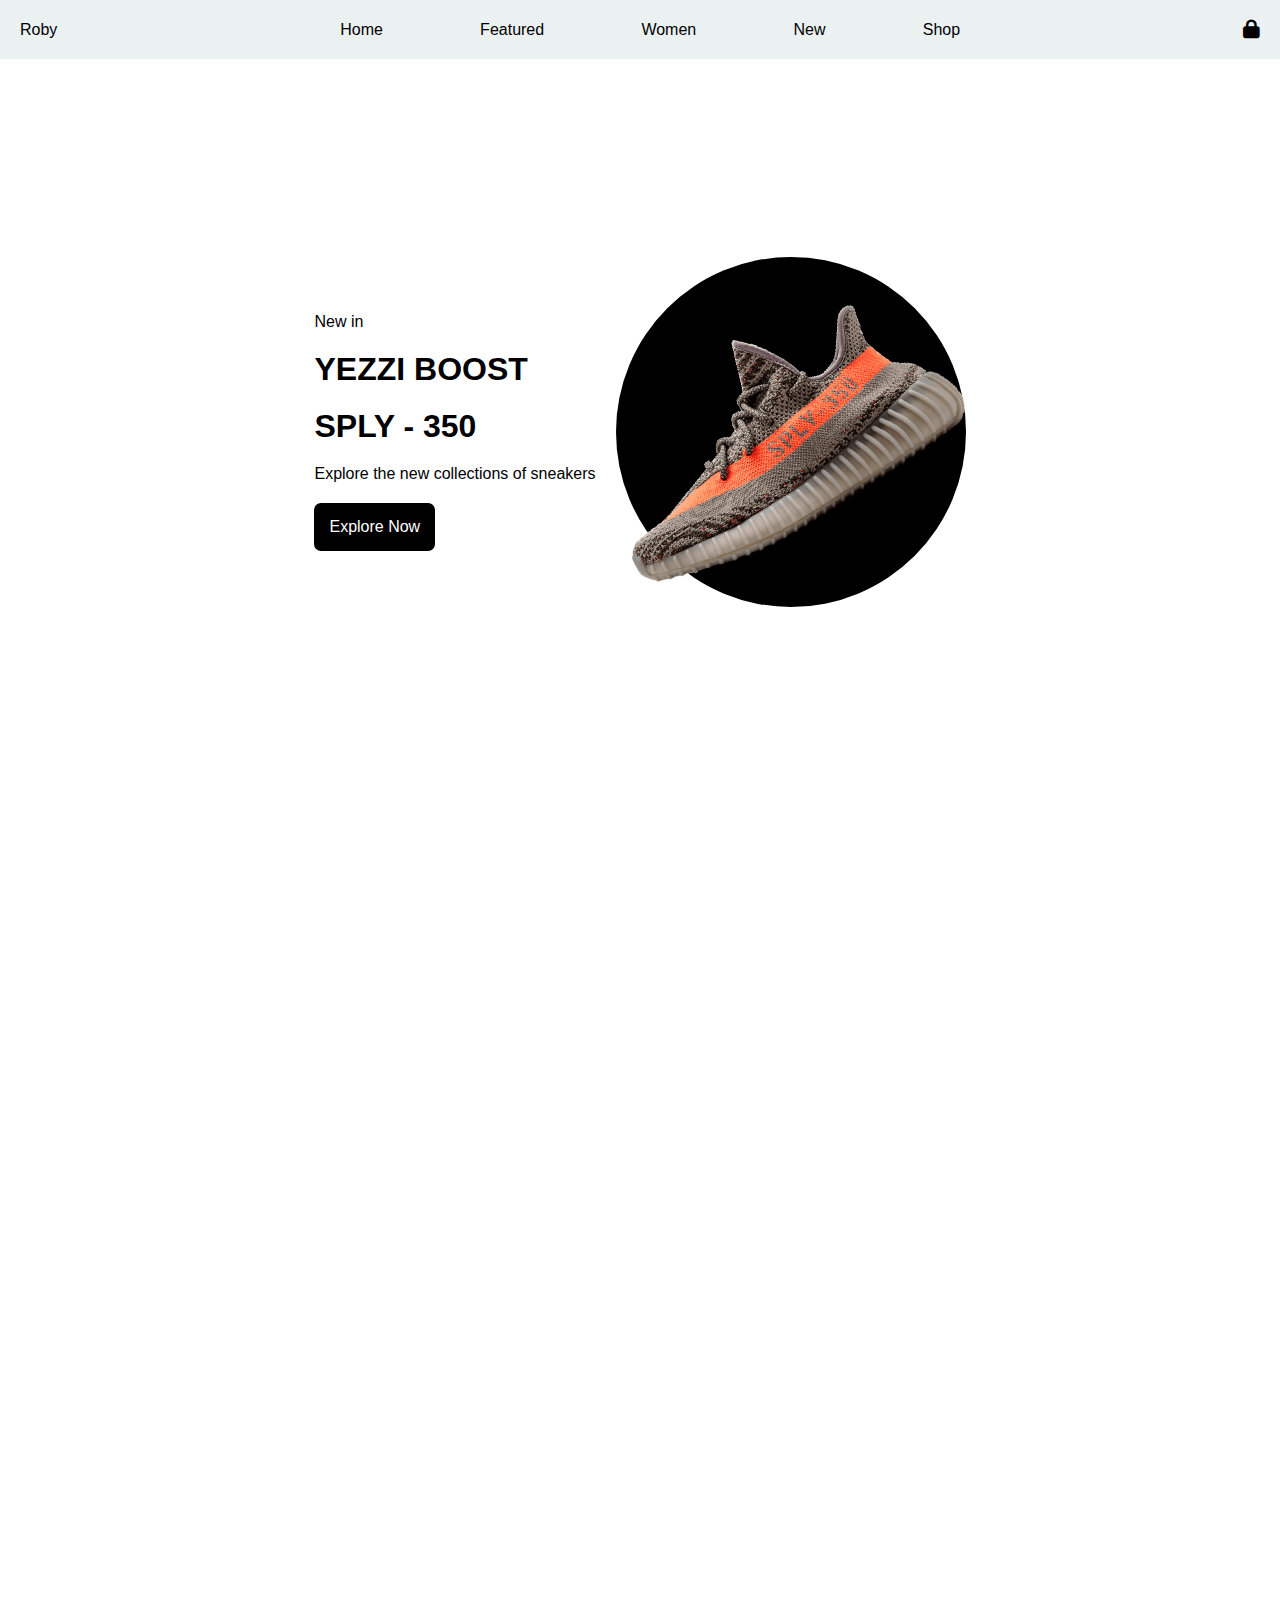
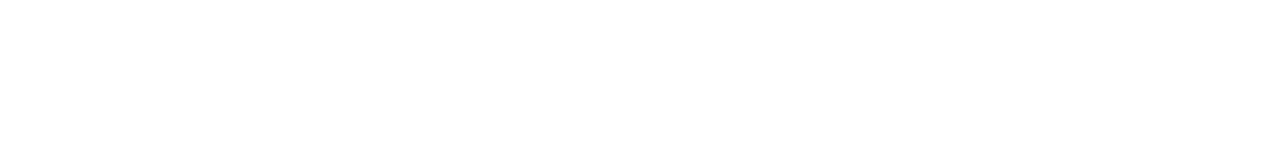
==== Iindex.html @ 1455b8d2 "I finish the task of creation home section" ====
<!DOCTYPE html>
<html lang="en">
<head>
    <meta charset="UTF-8">
    <meta name="viewport" content="width=device-width, initial-scale=1.0">
    <title>E-commerce website</title>
    <link rel="stylesheet" href="style.css">
    <link rel="stylesheet" href="https://cdnjs.cloudflare.com/ajax/libs/font-awesome/6.5.2/css/all.min.css">
</head>
<body>
    <div class="header">
            <div>Roby</div>
            <div class="links">
                <a href="#sec1">Home</a>
                <a href="#sec2">Featured</a>
                <a href="#sec3">Women</a>
                <a href="#sec4">New</a>
                <a href="#sec5">Shop</a>   
            </div>
            <i class="fa-solid fa-lock"></i>
    </div>
    <section id="sec1">
        <div class="content">
            <p>New in</p>
            <h1>YEZZI BOOST</h1>
            <h1>SPLY - 350</h1>
            <p>Explore the new collections of sneakers</p>
            <a href="#">Explore Now</a>
        </div>
        <div class="img">
            <img src="IMAGES/imghome.png" >
        </div>
    </section>
    <section id="sec2"></section>
    <script src="main.js"></script>  
</body>
</html>
---- style.css ----
*{
    margin: 0;
    padding: 0;
    box-sizing: border-box;
    font-family: 'Segoe UI', Tahoma, Geneva, Verdana, sans-serif;
    text-decoration: none;
    color: black;
}
.header{
    position: fixed;
    width: 100vw;
    z-index: 1000;
    padding: 20px;
    background-color : #ebf1f1
}
.header ,.links{
    display: flex;
    justify-content: space-between;
    gap: 10px;
    align-items: center;
}

#sec1{
    display: flex;
    height: 96vh; 
    align-items: center;
    justify-content: center;
    gap: 20px;
}
.content{
    display: flex;
    flex-direction: column;
    gap: 20px;
}
.content a{
    background-color: black;
    color: white;
    width: fit-content;
    padding: 15px;
    border-radius: 7px;
}
i{
    font-size: 19px;
}
.links{
    width: 50%;
}
.img{
    width: 350px;
    height: 350px;
    background-color: black;
    border-radius: 50%;
    display: flex;
    justify-content: center;
    align-items: center;
}
.img img{
    width: 370px;
    height: 200px;
    rotate: -30deg;
    text-align: center;
    margin-right: 40px;
}
#sec2{
    height: 100vh;
}
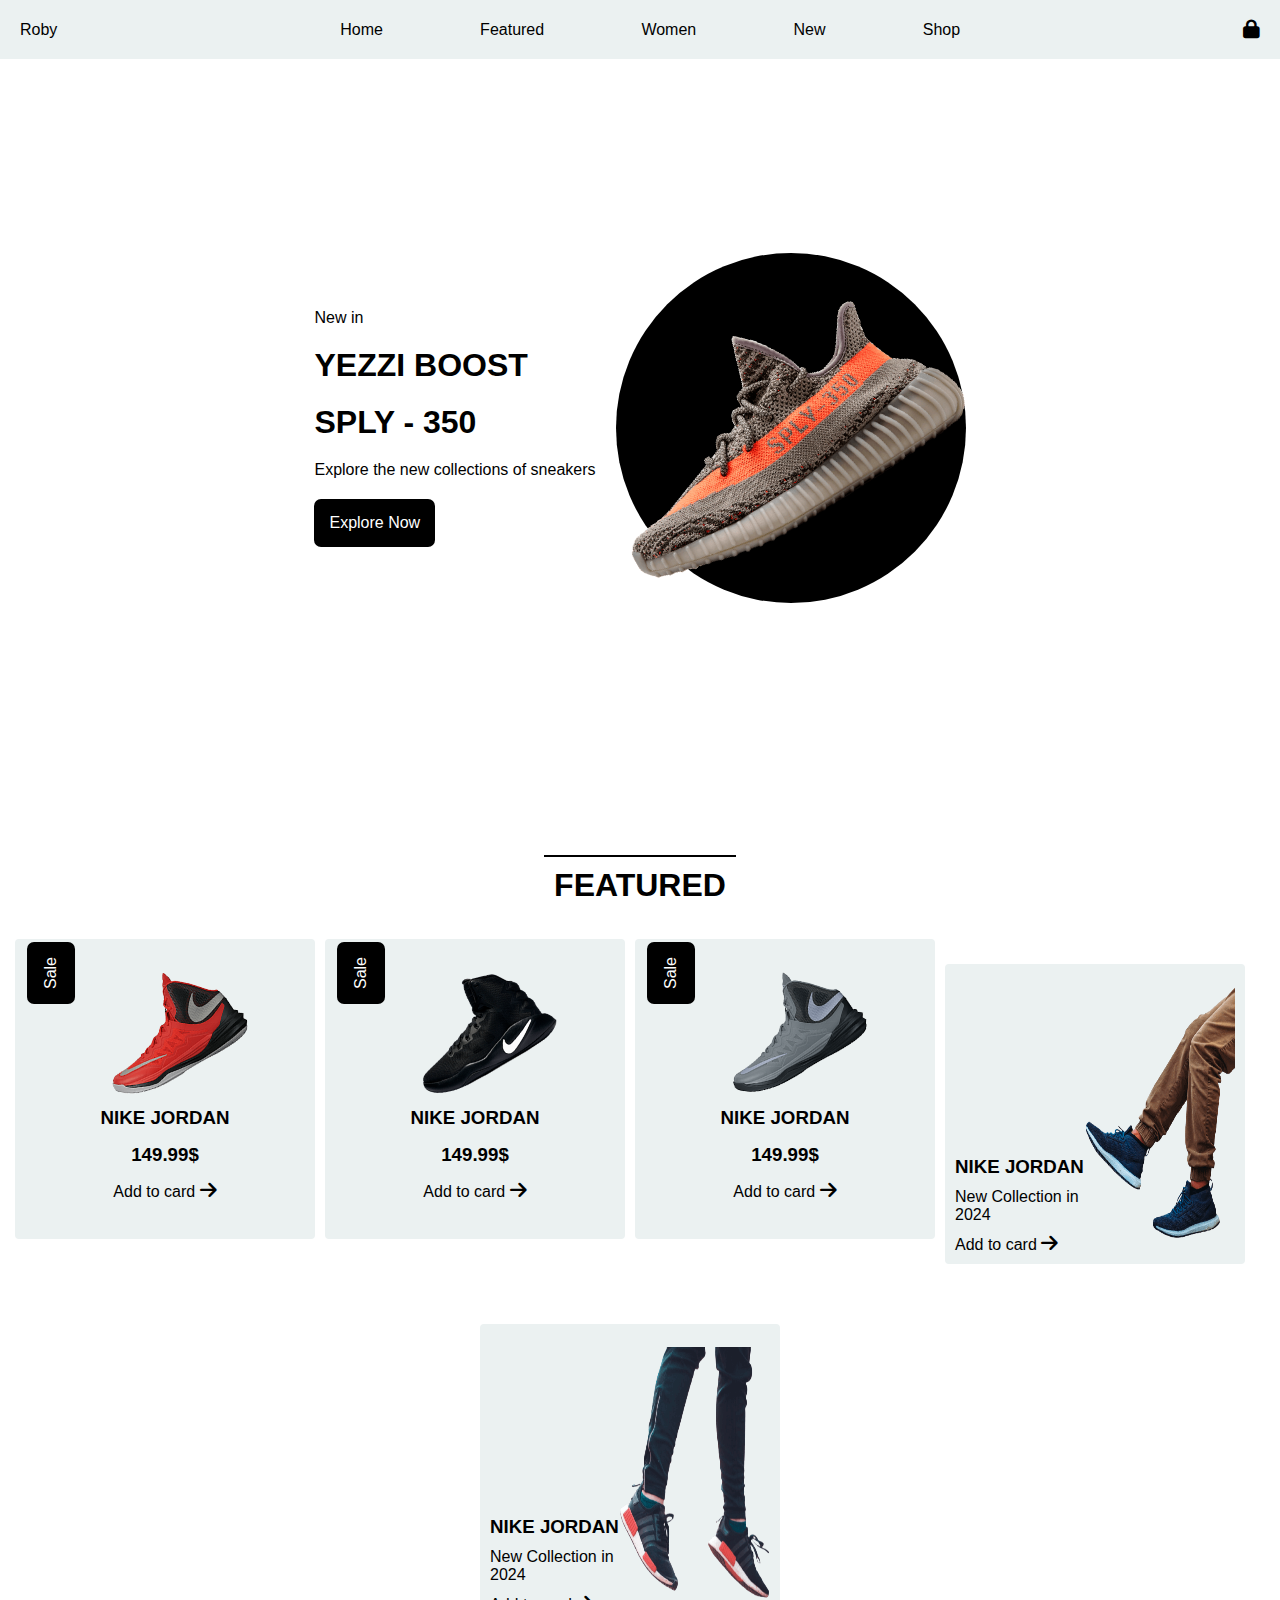
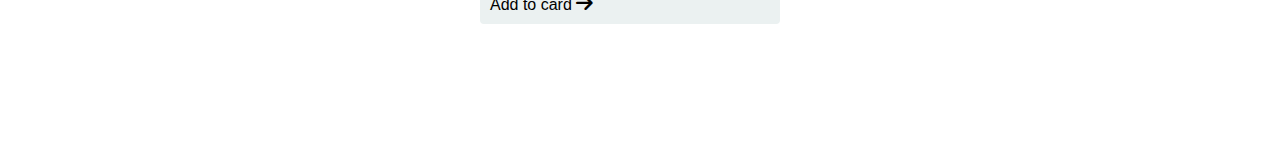
==== commit 77cc660a: "I complete the featured task" ====
--- a/Iindex.html
+++ b/Iindex.html
@@ -11,15 +11,15 @@
     <div class="header">
             <div>Roby</div>
             <div class="links">
-                <a href="#sec1">Home</a>
-                <a href="#sec2">Featured</a>
-                <a href="#sec3">Women</a>
+                <a href="#home">Home</a>
+                <a href="#feat">Featured</a>
+                <a href="#women">Women</a>
                 <a href="#sec4">New</a>
                 <a href="#sec5">Shop</a>   
             </div>
             <i class="fa-solid fa-lock"></i>
     </div>
-    <section id="sec1">
+    <section id="home">
         <div class="content">
             <p>New in</p>
             <h1>YEZZI BOOST</h1>
@@ -31,7 +31,12 @@
             <img src="IMAGES/imghome.png" >
         </div>
     </section>
-    <section id="sec2"></section>
+    <section id="feat">
+        <h1>FEATURED</h1>
+        <div id="featureds">
+        
+    </div>
+    </section>
     <script src="main.js"></script>  
 </body>
 </html>--- a/style.css
+++ b/style.css
@@ -19,10 +19,13 @@
     gap: 10px;
     align-items: center;
 }
+.links  a:hover{
+   border-bottom: .2px solid;
+}
 
-#sec1{
+#home{
     display: flex;
-    height: 96vh; 
+    height: 95vh; 
     align-items: center;
     justify-content: center;
     gap: 20px;
@@ -32,7 +35,7 @@
     flex-direction: column;
     gap: 20px;
 }
-.content a{
+.content a , .featured a:first-child{
     background-color: black;
     color: white;
     width: fit-content;
@@ -61,6 +64,62 @@
     text-align: center;
     margin-right: 40px;
 }
-#sec2{
+#feat{
+    transition: 15s;
     height: 100vh;
-}+}
+.featured{
+    width: 300px;
+    background-color: #ebf1f1 ;
+    display: flex;
+    flex-direction: column;
+    gap: 15px;
+    height: 300px;
+    align-items: center;
+    justify-content: center;
+    position: relative;
+    border-radius: 4px;
+}
+.featured img{
+    width:150px;
+    rotate: -30deg;
+    margin-bottom: 15px;
+}
+
+.featured a:first-child{
+    position: absolute;
+    rotate: -90deg;
+    left: 5px;
+    top: 10px;
+}
+#feat h1{
+    text-align: center;
+    padding: 10px;
+    border-top: 2px solid;
+    width: fit-content;
+    margin: 0 auto;
+}
+#featureds{
+    display: flex;
+    flex-wrap: wrap;
+    justify-content: center;
+    align-items: center;
+    gap: 10px;
+}
+.featured:nth-child(4) , .featured:nth-child(5){
+    flex-direction: row;
+    justify-content: space-around;
+    gap: 0;
+    align-items: flex-end;
+    margin: 50px 20px 0 0;
+    padding: 10px;
+}
+.featured:nth-child(4) img , .featured:nth-child(5)  img{
+    height: 90%;
+    rotate: 0deg;
+}
+.featured div{
+    display: flex;
+    flex-direction: column;
+    gap: 10px;
+}
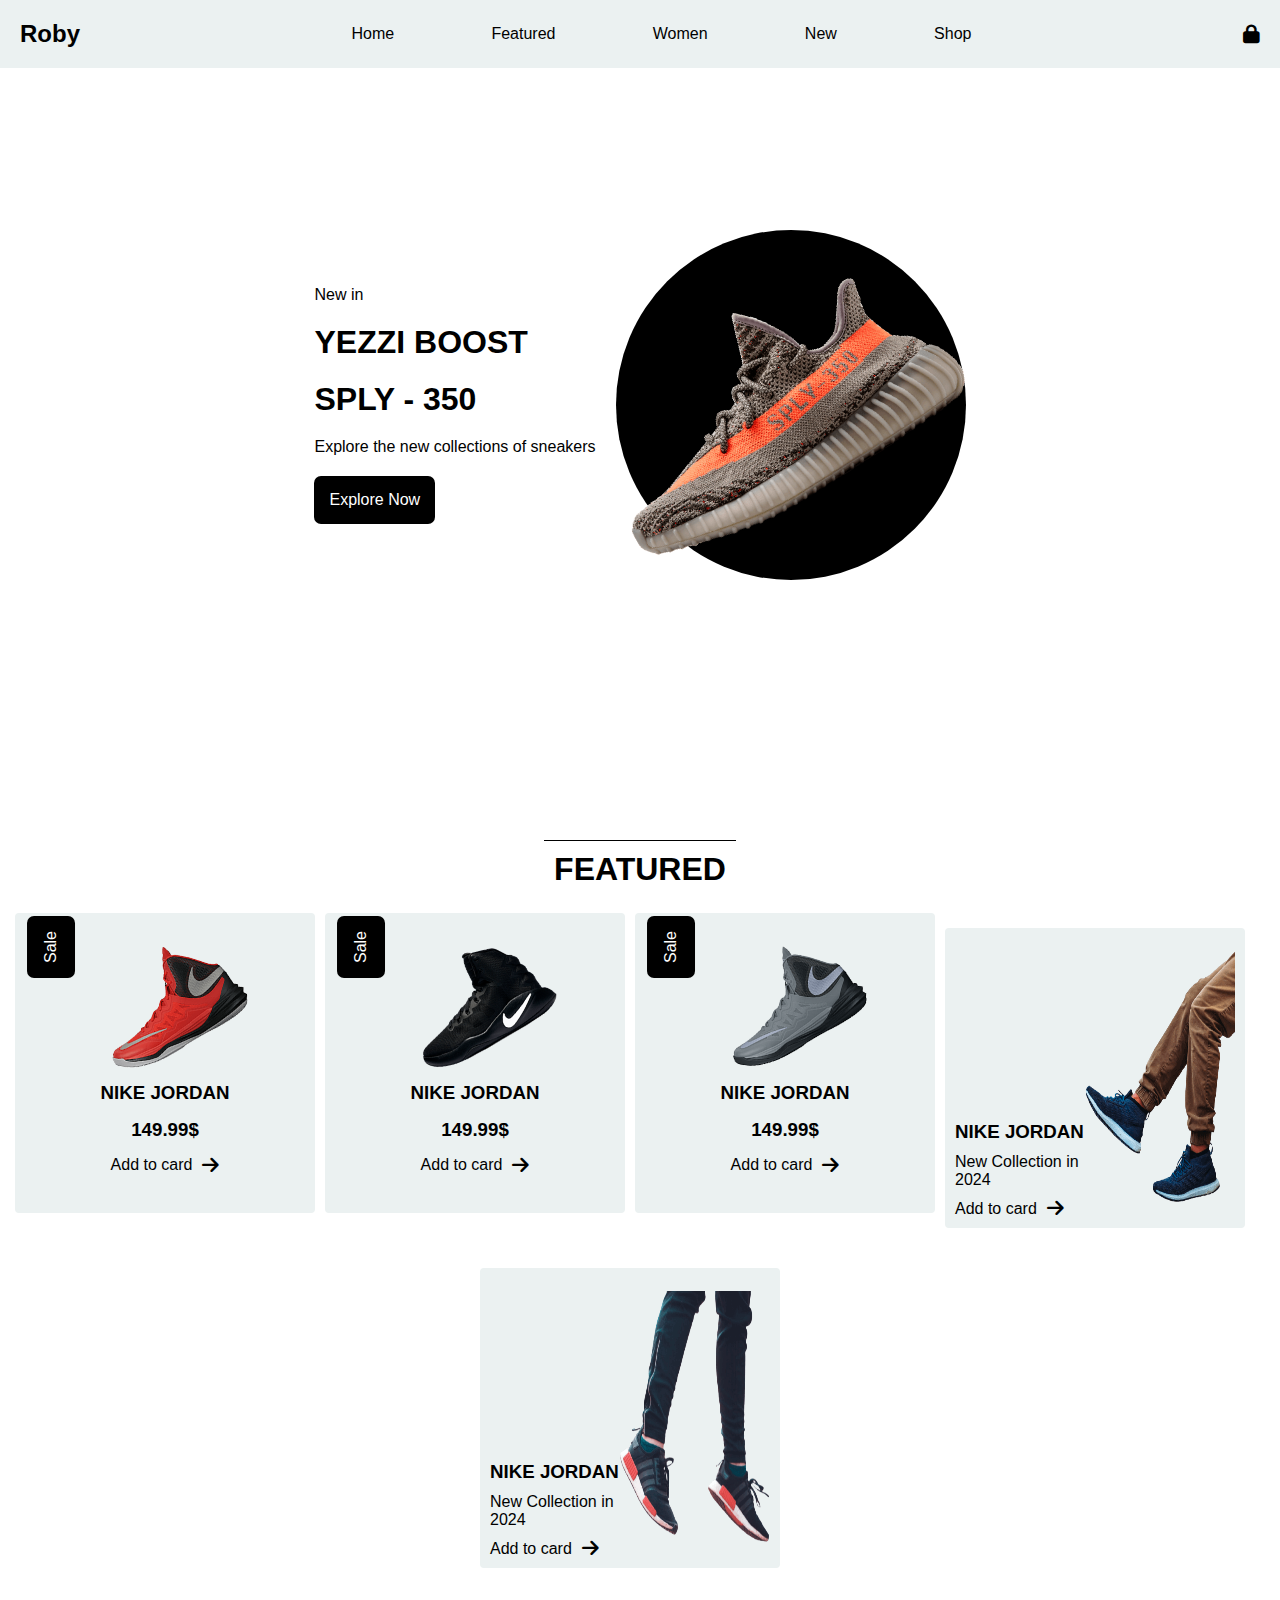
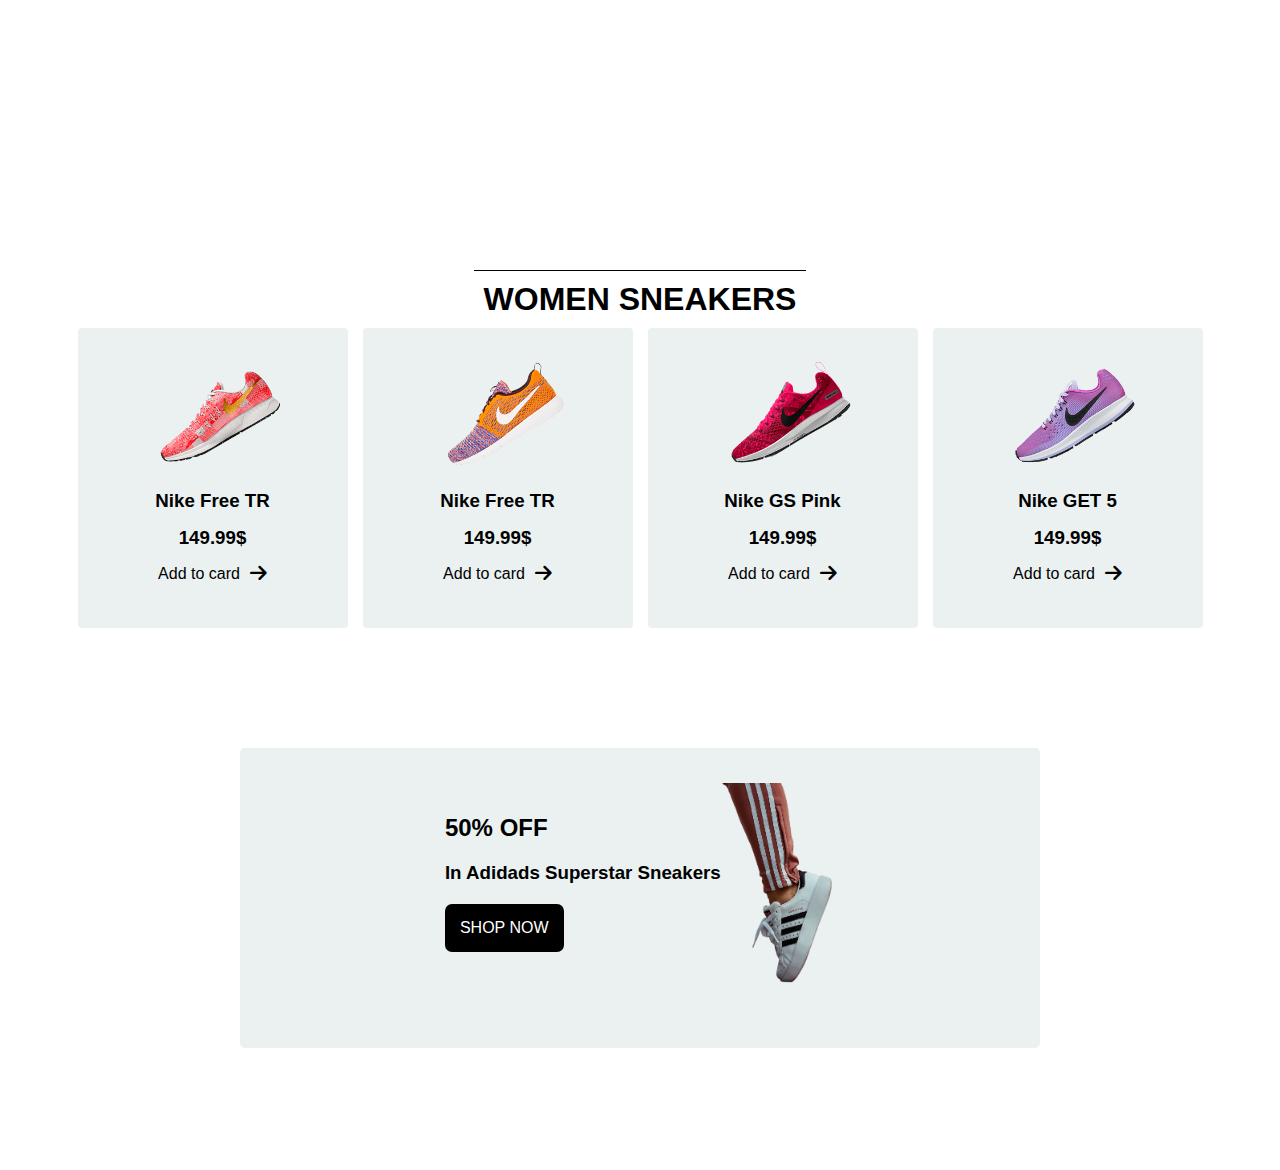
==== commit ceb5879e: "I finished the women task" ====
--- a/Iindex.html
+++ b/Iindex.html
@@ -9,7 +9,7 @@
 </head>
 <body>
     <div class="header">
-            <div>Roby</div>
+            <h2>Roby</h2>
             <div class="links">
                 <a href="#home">Home</a>
                 <a href="#feat">Featured</a>
@@ -33,9 +33,19 @@
     </section>
     <section id="feat">
         <h1>FEATURED</h1>
-        <div id="featureds">
-        
-    </div>
+        <div id="featureds"></div>
+    </section>
+    <section id="women">
+        <h1>WOMEN SNEAKERS</h1>
+        <div class="women"></div>
+        <div class="last">
+            <div class="part2">
+                <h2>50% OFF</h2>
+                <h3> In Adidads Superstar Sneakers</h3>
+                <a href="#">SHOP NOW</a>
+            </div>
+        <img src="IMAGES/offert.png" alt="">
+        </div>
     </section>
     <script src="main.js"></script>  
 </body>
--- a/style.css
+++ b/style.css
@@ -5,6 +5,7 @@
     font-family: 'Segoe UI', Tahoma, Geneva, Verdana, sans-serif;
     text-decoration: none;
     color: black;
+    scroll-behavior:smooth
 }
 .header{
     position: fixed;
@@ -19,13 +20,12 @@
     gap: 10px;
     align-items: center;
 }
-.links  a:hover{
-   border-bottom: .2px solid;
+.links  a:focus{
+    border-bottom: .2px solid;
 }
-
 #home{
     display: flex;
-    height: 95vh; 
+    height: 90vh; 
     align-items: center;
     justify-content: center;
     gap: 20px;
@@ -35,7 +35,7 @@
     flex-direction: column;
     gap: 20px;
 }
-.content a , .featured a:first-child{
+.content a  , .last a, .featured a:first-child{
     background-color: black;
     color: white;
     width: fit-content;
@@ -61,14 +61,13 @@
     width: 370px;
     height: 200px;
     rotate: -30deg;
-    text-align: center;
     margin-right: 40px;
 }
-#feat{
-    transition: 15s;
+#feat {
     height: 100vh;
+    margin-top: 30px;
 }
-.featured{
+.featured , .woman{
     width: 300px;
     background-color: #ebf1f1 ;
     display: flex;
@@ -80,22 +79,29 @@
     position: relative;
     border-radius: 4px;
 }
-.featured img{
+.woman{width: 270px; position: static;}
+.featured img , .woman img{
     width:150px;
     rotate: -30deg;
     margin-bottom: 15px;
 }
-
+.woman img{width: 130px;}
 .featured a:first-child{
     position: absolute;
     rotate: -90deg;
     left: 5px;
     top: 10px;
 }
-#feat h1{
+.featured:hover ,.woman:hover{
+    transition: 2s;
+    background-color: black;
+    *{
+    color: white;}
+}
+#feat h1 , #women h1{
     text-align: center;
     padding: 10px;
-    border-top: 2px solid;
+    border-top: 1px solid;
     width: fit-content;
     margin: 0 auto;
 }
@@ -111,7 +117,7 @@
     justify-content: space-around;
     gap: 0;
     align-items: flex-end;
-    margin: 50px 20px 0 0;
+    margin: 30px 20px 0 0;
     padding: 10px;
 }
 .featured:nth-child(4) img , .featured:nth-child(5)  img{
@@ -123,3 +129,54 @@
     flex-direction: column;
     gap: 10px;
 }
+#women{
+    margin-top: 130px;
+    height: 100vh;
+    display: flex;
+    flex-direction: column;
+}
+.women{
+    display: flex;
+    justify-content: center;
+    gap: 15px;
+}
+.last{
+    height: 300px;
+    padding-bottom: 30px;
+    display: flex;
+    justify-content: center;
+    align-items: center;
+    background-color:#ebf1f1  ;
+    max-width: 800px;
+    width: 100%;
+    border-radius: 5px;
+    margin: 120px auto 0;
+    img{
+        height: 200px;
+    }
+}
+#women .part2{
+    height: 100%;
+    gap: 20px;
+    display: flex;
+    flex-direction: column;
+    justify-content: center;
+}
+@media (max-width:750px){
+    #home{
+        flex-direction: column-reverse;
+        margin: 30px auto;
+        height: 100vh;
+    } 
+    .img{
+        width: 270px;
+        height: 270px;
+    }
+    .img img{
+        width: 300px;
+        height: 200px;}
+        .header , .links{
+            flex-direction: column;
+            align-items: first baseline;
+        }
+}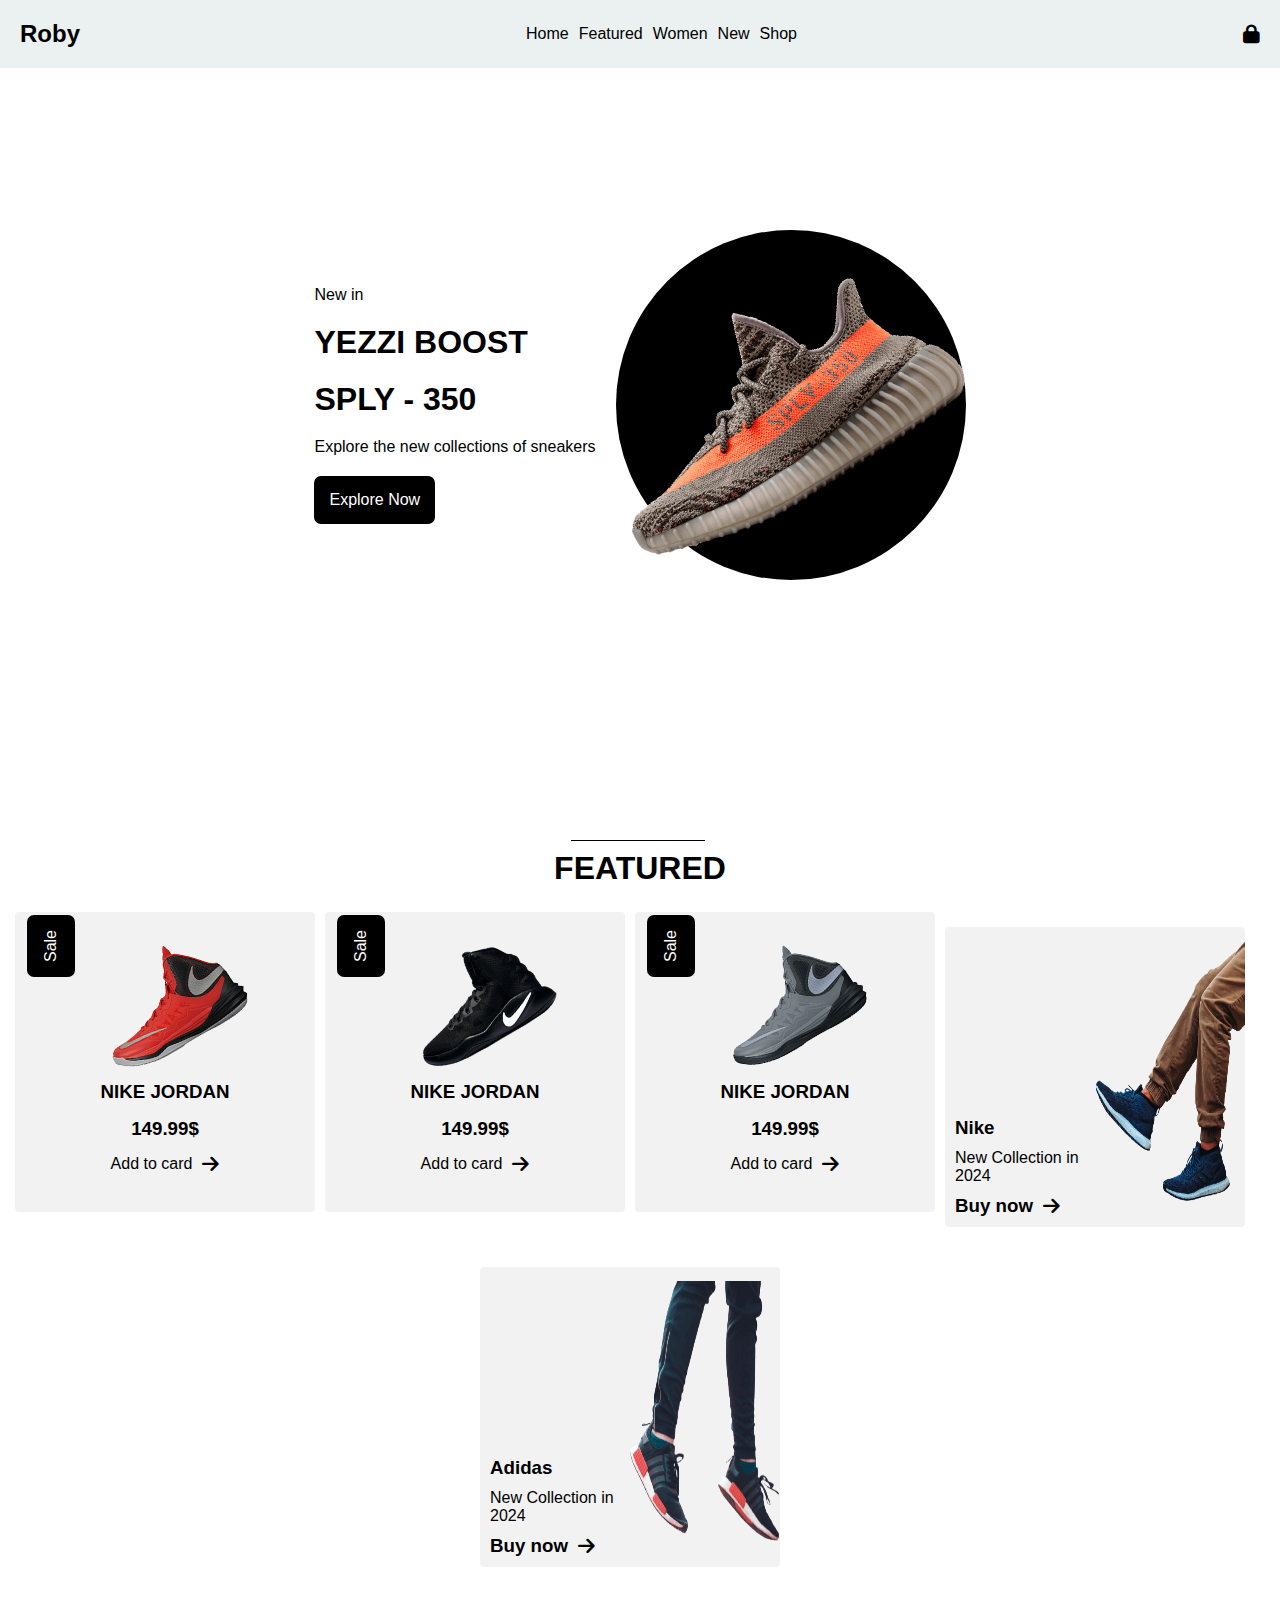
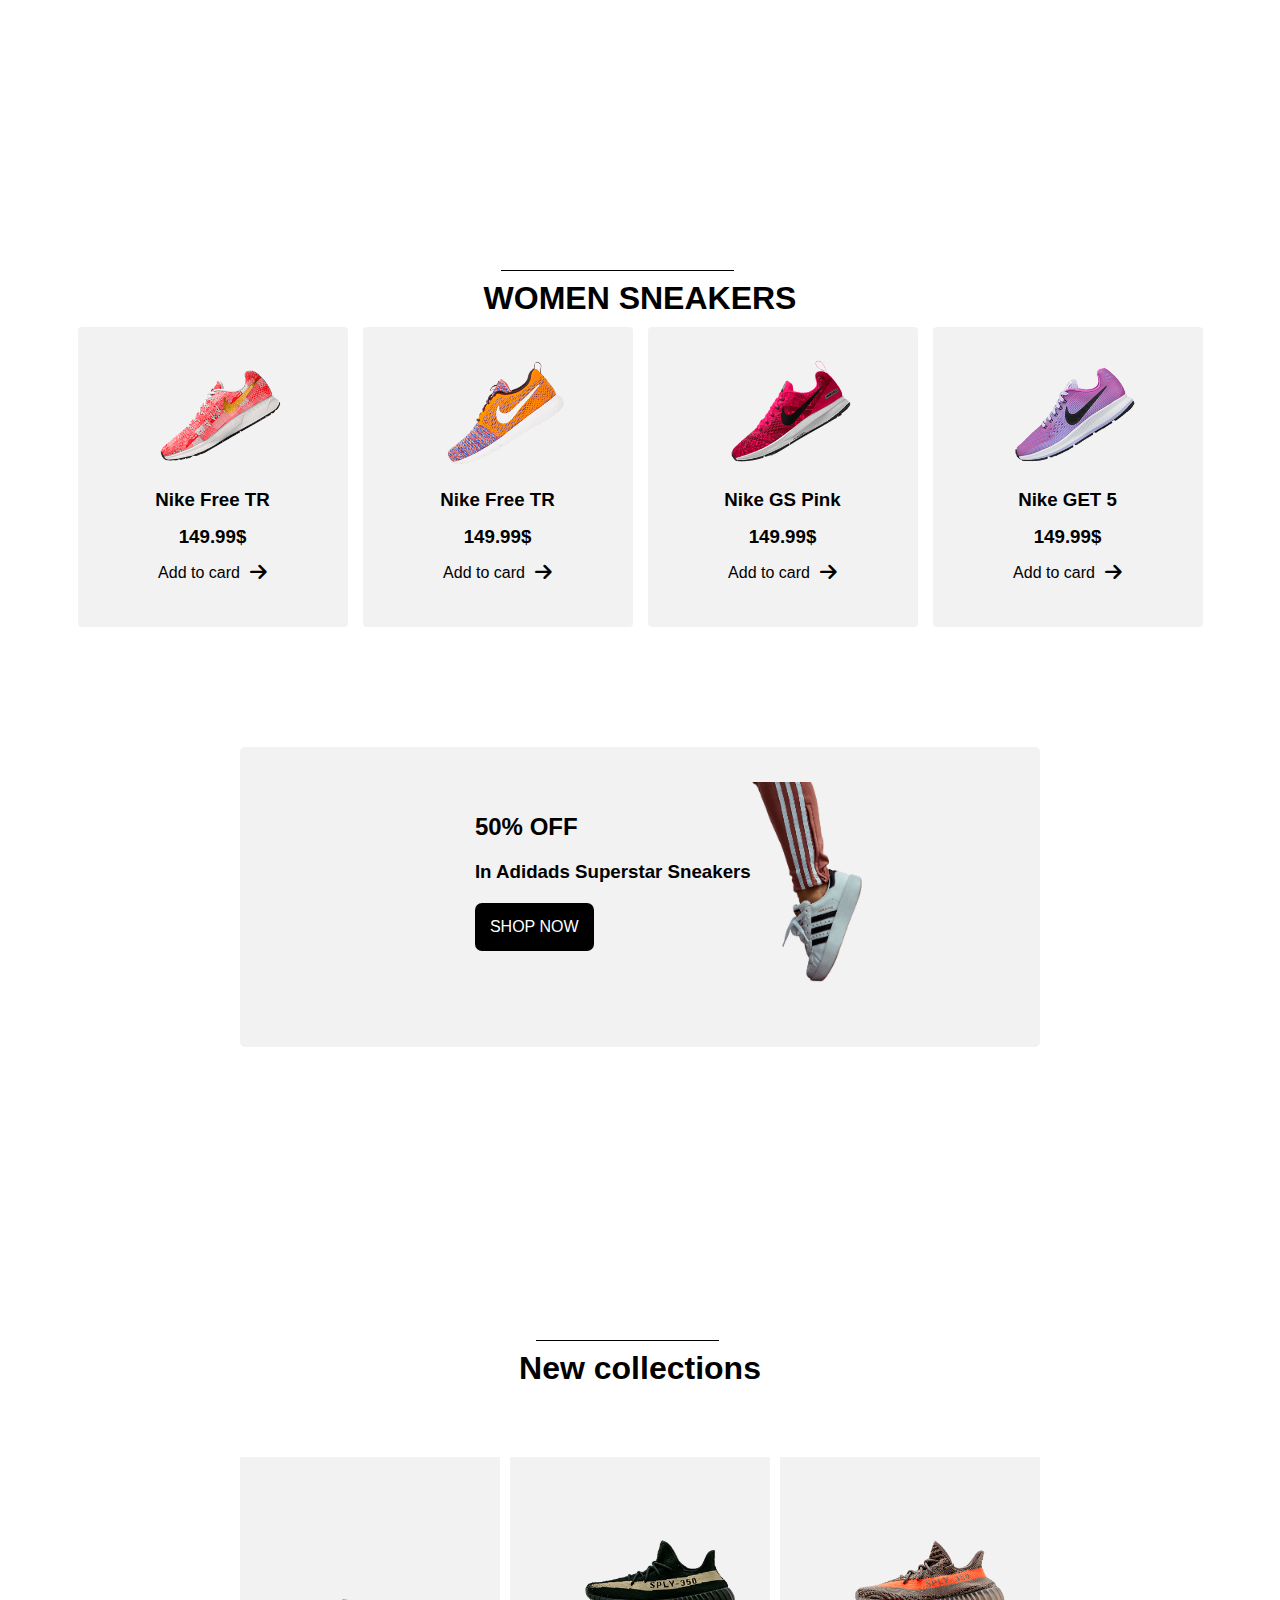
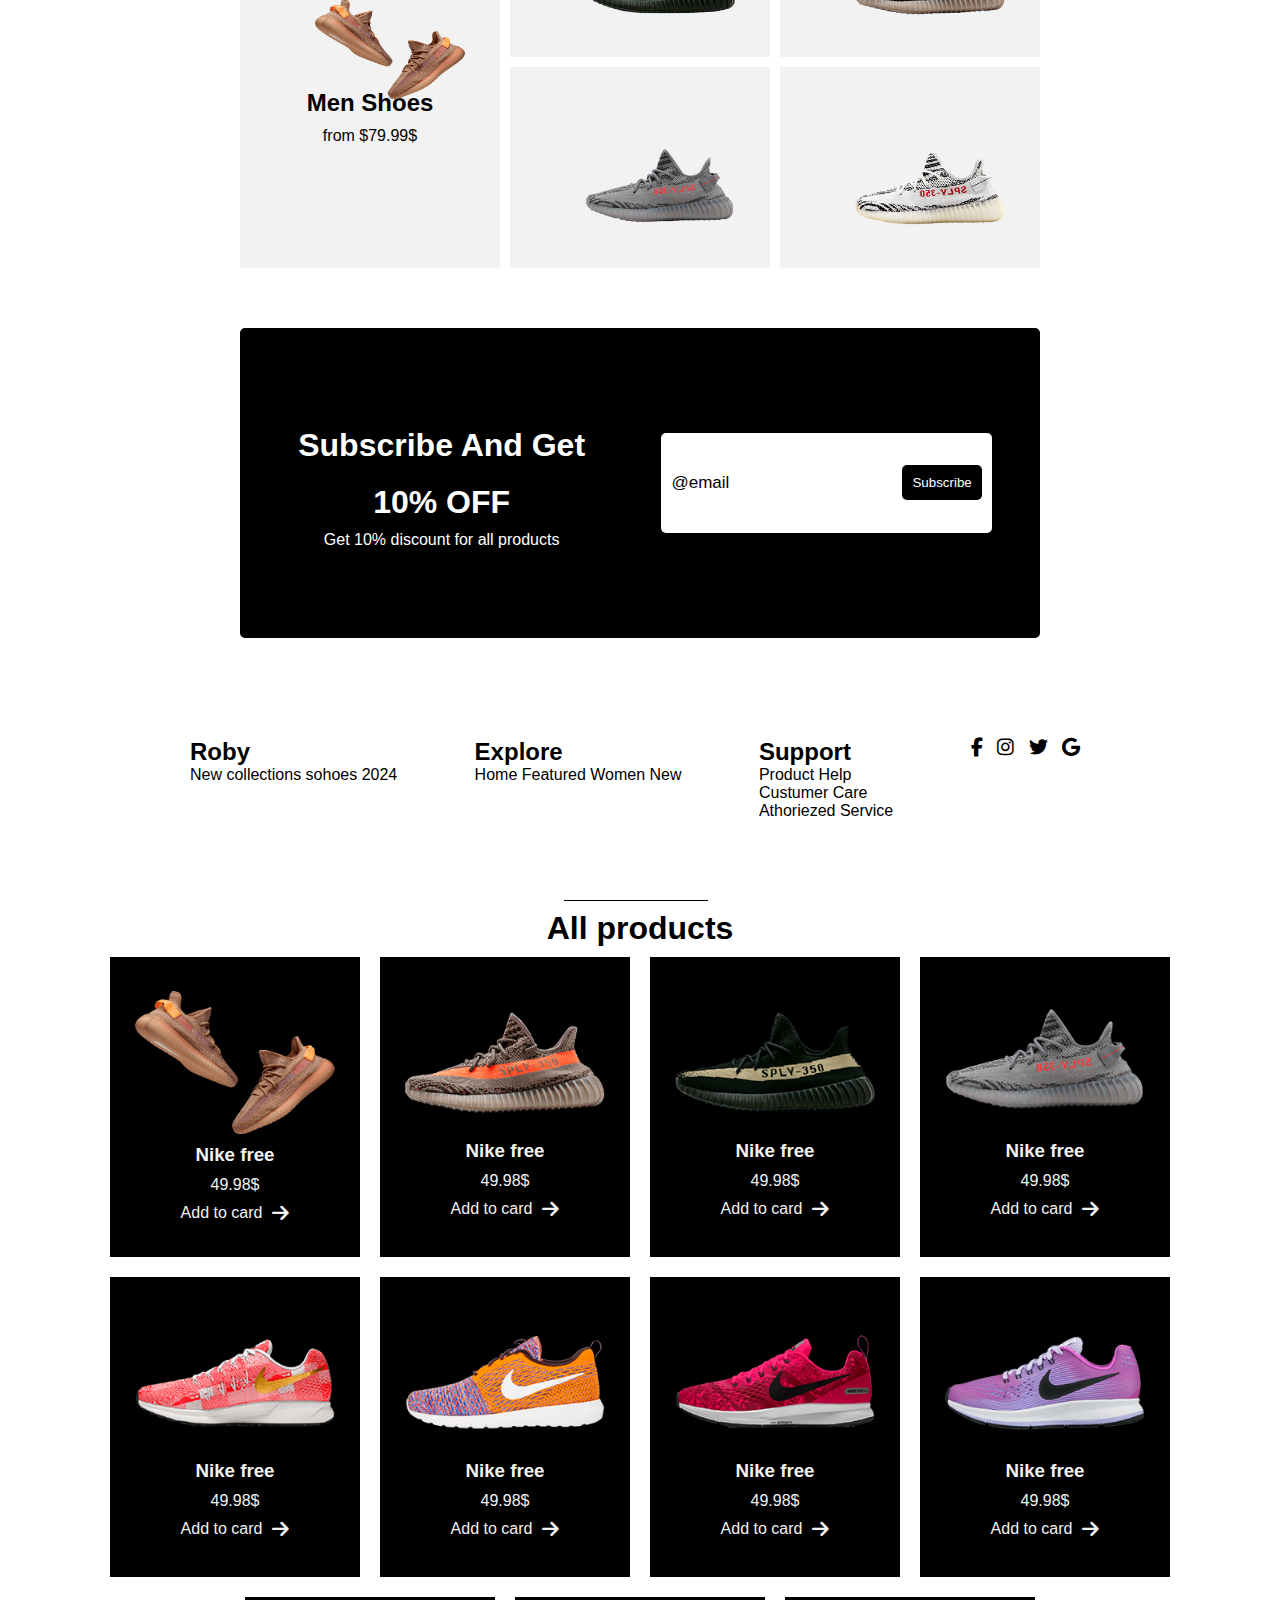
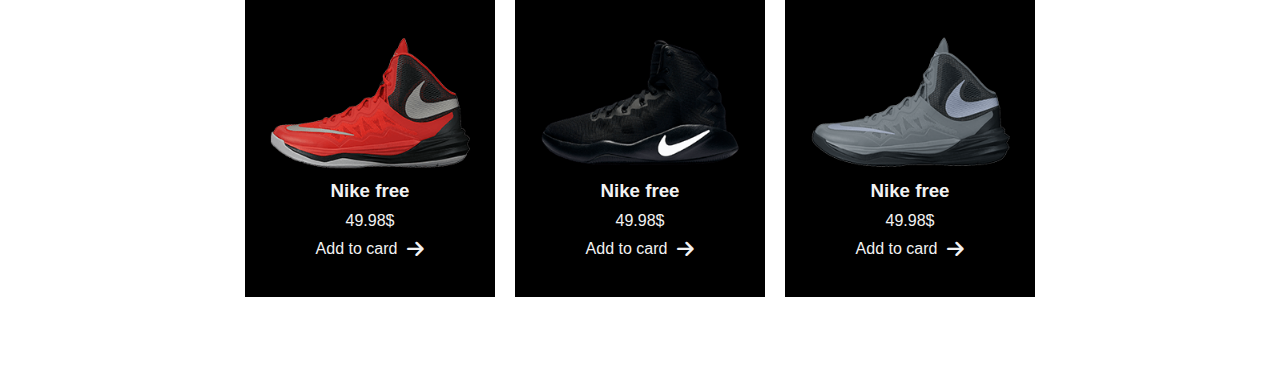
==== commit 8baf04a3: "the final state of the project" ====
--- a/Iindex.html
+++ b/Iindex.html
@@ -10,13 +10,17 @@
 <body>
     <div class="header">
             <h2>Roby</h2>
+        <div>
+            <div class="bars"><i class="fa-solid fa-bars"></i></div>
             <div class="links">
                 <a href="#home">Home</a>
                 <a href="#feat">Featured</a>
                 <a href="#women">Women</a>
-                <a href="#sec4">New</a>
+                <a href="#new">New</a>
                 <a href="#sec5">Shop</a>   
             </div>
+        </div>
+      
             <i class="fa-solid fa-lock"></i>
     </div>
     <section id="home">
@@ -47,6 +51,74 @@
         <img src="IMAGES/offert.png" alt="">
         </div>
     </section>
+    <section id="new">
+        <h1>New collections</h1>
+        <div class="main">
+            <div class="item1"> 
+                <img src="IMAGES/new1.png" alt="">
+                <h2> Men Shoes</h2>
+                <p>from $79.99$</p>
+                <a href="#"> <h3>view collections <i class="fa-solid fa-arrow-right"></i></h3></a>
+            </div>
+            <div class="item2">
+                <img src="IMAGES/new3.png" alt="">
+                <a href="#">Buy now</a>
+            </div>
+            <div class="item3">
+                <img src="IMAGES/new2.png" alt="">
+                <a href="#">Buy now</a>
+            </div>
+            <div class="item4">
+                <img src="IMAGES/new4.png" alt="">
+                <a href="#">Buy now</a>
+            </div>
+            <div class="item5">
+                <img src="IMAGES/new5.png" alt="">
+                <a href="#">Buy now</a>
+            </div>
+        </div>
+        <div class="main2">
+            <div>
+                <h1> Subscribe And Get</h1>
+                <h1>10% OFF</h1>
+                <p>Get 10% discount for all products</p>
+            </div>
+            <div>
+                <input type="email" placeholder="@email">
+                <button type="button">Subscribe</button>
+            </div>
+          
+        </div>
+        <div class="footer">
+            <div>
+                <h2>Roby</h2>
+                <p>New collections sohoes 2024</p>
+            </div>
+            <div>
+                <h2>Explore</h2>
+                <a href="#home">Home</a>
+                <a href="#feat">Featured</a>
+                <a href="#women">Women</a>
+                <a href="#new">New</a>
+            </div>
+            <div>
+                <h2>Support</h2>
+                <p>Product Help</p>
+                <p>Custumer Care</p>
+                <p>Athoriezed Service</p>
+            </div>
+            <div>
+                <i class="fa-brands fa-facebook-f"></i>
+                <i class="fa-brands fa-instagram"></i>
+                <i class="fa-brands fa-twitter"></i>
+                <i class="fa-brands fa-google"></i>  
+            </div>
+        </div>
+    </section>
+    <section id="allPro">
+        <h1>All products</h1>
+        <div id="pro"></div>
+    </section>
     <script src="main.js"></script>  
 </body>
 </html>--- a/style.css
+++ b/style.css
@@ -5,8 +5,12 @@
     font-family: 'Segoe UI', Tahoma, Geneva, Verdana, sans-serif;
     text-decoration: none;
     color: black;
-    scroll-behavior:smooth
-}
+    scroll-behavior:smooth;
+    border: none;
+    outline: none;
+}
+
+.header .bars{display: none; cursor: pointer;}
 .header{
     position: fixed;
     width: 100vw;
@@ -14,24 +18,40 @@
     padding: 20px;
     background-color : #ebf1f1
 }
+.header ,.links , #home , .content , .img , .featured ,.woman ,.footer , .product, #new,
+#featureds , .featured div ,.main2 , .main2 div:first-child , .main2 div:nth-child(2) , #pro, #women , .women , .last , #women .part2{
+    display: flex;
+}
+
 .header ,.links{
-    display: flex;
     justify-content: space-between;
     gap: 10px;
     align-items: center;
 }
-.links  a:focus{
-    border-bottom: .2px solid;
-}
-#home{
-    display: flex;
+.links  a{
+    position: relative;
+}
+.links a:active::before{
+    content: "";
+    background-color: black;
+    width: 4px;
+    height: 4px;
+    border-radius: 50%;
+    position: absolute;
+    bottom: -5px;
+    left: 18px;
+
+}
+#home ,.featured , .woman  , .img , #featureds ,.last , .main div , .main2 div:first-child ,
+#new ,.product{
+    align-items: center;
+    justify-content: center;  
+}
+#home {
     height: 90vh; 
-    align-items: center;
-    justify-content: center;
     gap: 20px;
 }
 .content{
-    display: flex;
     flex-direction: column;
     gap: 20px;
 }
@@ -53,9 +73,6 @@
     height: 350px;
     background-color: black;
     border-radius: 50%;
-    display: flex;
-    justify-content: center;
-    align-items: center;
 }
 .img img{
     width: 370px;
@@ -69,13 +86,10 @@
 }
 .featured , .woman{
     width: 300px;
-    background-color: #ebf1f1 ;
-    display: flex;
+    background-color: #f2f2f2;
     flex-direction: column;
     gap: 15px;
     height: 300px;
-    align-items: center;
-    justify-content: center;
     position: relative;
     border-radius: 4px;
 }
@@ -93,64 +107,68 @@
     top: 10px;
 }
 .featured:hover ,.woman:hover{
+margin-top: 10px;
     transition: 2s;
     background-color: black;
     *{
     color: white;}
-}
-#feat h1 , #women h1{
-    text-align: center;
+    position: relative;
+    bottom: 10px;
+}
+#feat h1 , #women h1 , #new h1 , #allPro h1{
     padding: 10px;
-    border-top: 1px solid;
     width: fit-content;
+    position: relative;
     margin: 0 auto;
 }
+#feat h1::before , #women h1::before , #new > h1::before , #allPro h1::before{
+    content: "";
+    background-color: black;
+    width: 70%;
+    height: 1px;
+    position: absolute;
+    top: 0;
+    left: 27px;
+}
 #featureds{
-    display: flex;
     flex-wrap: wrap;
-    justify-content: center;
-    align-items: center;
-    gap: 10px;
-}
+    gap: 10px;
+}
+
 .featured:nth-child(4) , .featured:nth-child(5){
     flex-direction: row;
     justify-content: space-around;
     gap: 0;
     align-items: flex-end;
     margin: 30px 20px 0 0;
-    padding: 10px;
+    padding: 0 0 10px 10px;
 }
 .featured:nth-child(4) img , .featured:nth-child(5)  img{
     height: 90%;
     rotate: 0deg;
 }
 .featured div{
-    display: flex;
-    flex-direction: column;
-    gap: 10px;
+    flex-direction: column;
+    gap: 10px;
+    
 }
 #women{
     margin-top: 130px;
     height: 100vh;
-    display: flex;
     flex-direction: column;
 }
 .women{
-    display: flex;
     justify-content: center;
     gap: 15px;
 }
 .last{
     height: 300px;
     padding-bottom: 30px;
-    display: flex;
-    justify-content: center;
-    align-items: center;
-    background-color:#ebf1f1  ;
+    background-color: #f2f2f2;
     max-width: 800px;
     width: 100%;
     border-radius: 5px;
-    margin: 120px auto 0;
+    margin: 120px  auto 0 ;
     img{
         height: 200px;
     }
@@ -158,9 +176,140 @@
 #women .part2{
     height: 100%;
     gap: 20px;
+    flex-direction: column;
+    justify-content: center;
+    margin-left: 60px;
+}
+#new{
+    margin-top: 170px;
+    height: 120vh;
+    flex-direction: column;
+    gap: 60px;
+}
+.item1 img{
+height: 200px;
+width: 80%;
+} 
+#new .main{
+    height: 800px;
+    max-width: 800px;
+    height: 700px;
+    width: 100%;
+    display: grid;
+    gap: 10px;
+    grid-template-columns: repeat(3 , 1fr);
+    grid-template-rows: repeat(2 , 1fr);
+}
+.main div{
+    background-color: #f2f2f2;
+}
+.main .item1{
+    grid-row: 1/-1;
+    grid-column: 1/2;
+}
+.main div{
     display: flex;
     flex-direction: column;
+    gap: 10px;
+    padding: 20px;
+    position: relative;
+    height: 100%;
+}
+.main div img{
+    width: 150px;
+    height: 100px;
+    position: relative;
+    top: 20px;
+    left: 20px;
+}
+
+.main2{
+    background-color: black;
+    border-radius: 5px;
+    height: 500px;
+    max-width: 800px;
+    padding: 20px;
+    width: 100%;
+    justify-content: space-around;
+    align-items: center;
+    gap: 10px;
+    *{
+        color: white;
+    }
+}
+.main2 div:first-child{
+    flex-direction: column;
+}
+.main2 div:nth-child(2){
+    justify-content: space-between;
+    padding: 0 10px;
+    align-items: center;
+    gap: 10px;
+    background-color: white;
+    border-radius: 5px;
+    height: 100px;
+}
+.main2 button , .main div a{
+    width: fit-content;
+    background-color: black;
+    border-radius: 5px;
+    padding: 10px;
+}
+.main div a{
+    display: none;
+    text-decoration: none;  
+}
+.main2 input , ::placeholder{
+    color: black;
+    font-size: 17px;
+}
+#pro{
+    gap: 20px;
+    flex-wrap: wrap;
     justify-content: center;
+}
+
+.product{
+    width: 250px;
+    height: 300px;
+    background-color: black;
+    gap: 10px;
+   flex-direction: column;
+    *{color: #f2f2f2;}
+    img{
+        width: 80%;
+    }
+}
+@keyframes example {
+ 0%{bottom: 0;}
+ 25%{bottom: 30px;}
+ 75%{bottom: 50px;}
+ 100%{bottom: 70px;}
+}
+  
+  /* The element to apply the animation to */
+#new .main div:hover:not(.item1){
+    background-color:rgba(0, 0, 0, 0.621);
+a {
+    display: block;
+    z-index: 100;
+    position: absolute;
+    color: white;
+    border-radius: 6px;
+    animation-name: example;
+    animation-duration: 10s;
+  }}
+
+.footer{
+    max-width: 900px;
+    width: 100%;
+    justify-content: space-between;
+    margin-top: 40px;
+}
+.footer i{font-size: 19px; margin-right: 10px;}
+#allPro{
+    height: 120vh;
+    margin-top: 80px;
 }
 @media (max-width:750px){
     #home{
@@ -172,11 +321,39 @@
         width: 270px;
         height: 270px;
     }
+    #new , #women ,#feat{height: initial;}
     .img img{
         width: 300px;
         height: 200px;}
-        .header , .links{
-            flex-direction: column;
-            align-items: first baseline;
+    .women , .active , .main2 ,.footer ,  #new .main{
+        flex-direction: column;
+    }
+    .women  ,.active{ 
+            align-items: center;
+            margin-bottom: 20px;
         }
+        .links{display: none;}
+    .main2 ,.footer{
+        align-items: flex-start;
+        width: 95%;
+        margin: 20px ;
+        gap: 15px;
+    }
+    #new .main{
+    display: flex;
+    margin-bottom: 150px;
+    }
+    [class ^="item"]{
+        width: 400px;
+        margin: 10px auto;
+        background-color: blue;
+    }
+    .header h2{order: 2;}
+    .header i{order: 3;}
+    .header .bars{display: initial; order: 1;}
+    .active{
+        margin-top: 20px;
+        display: flex;
+    }
+    .header{align-items: flex-start;}
 }